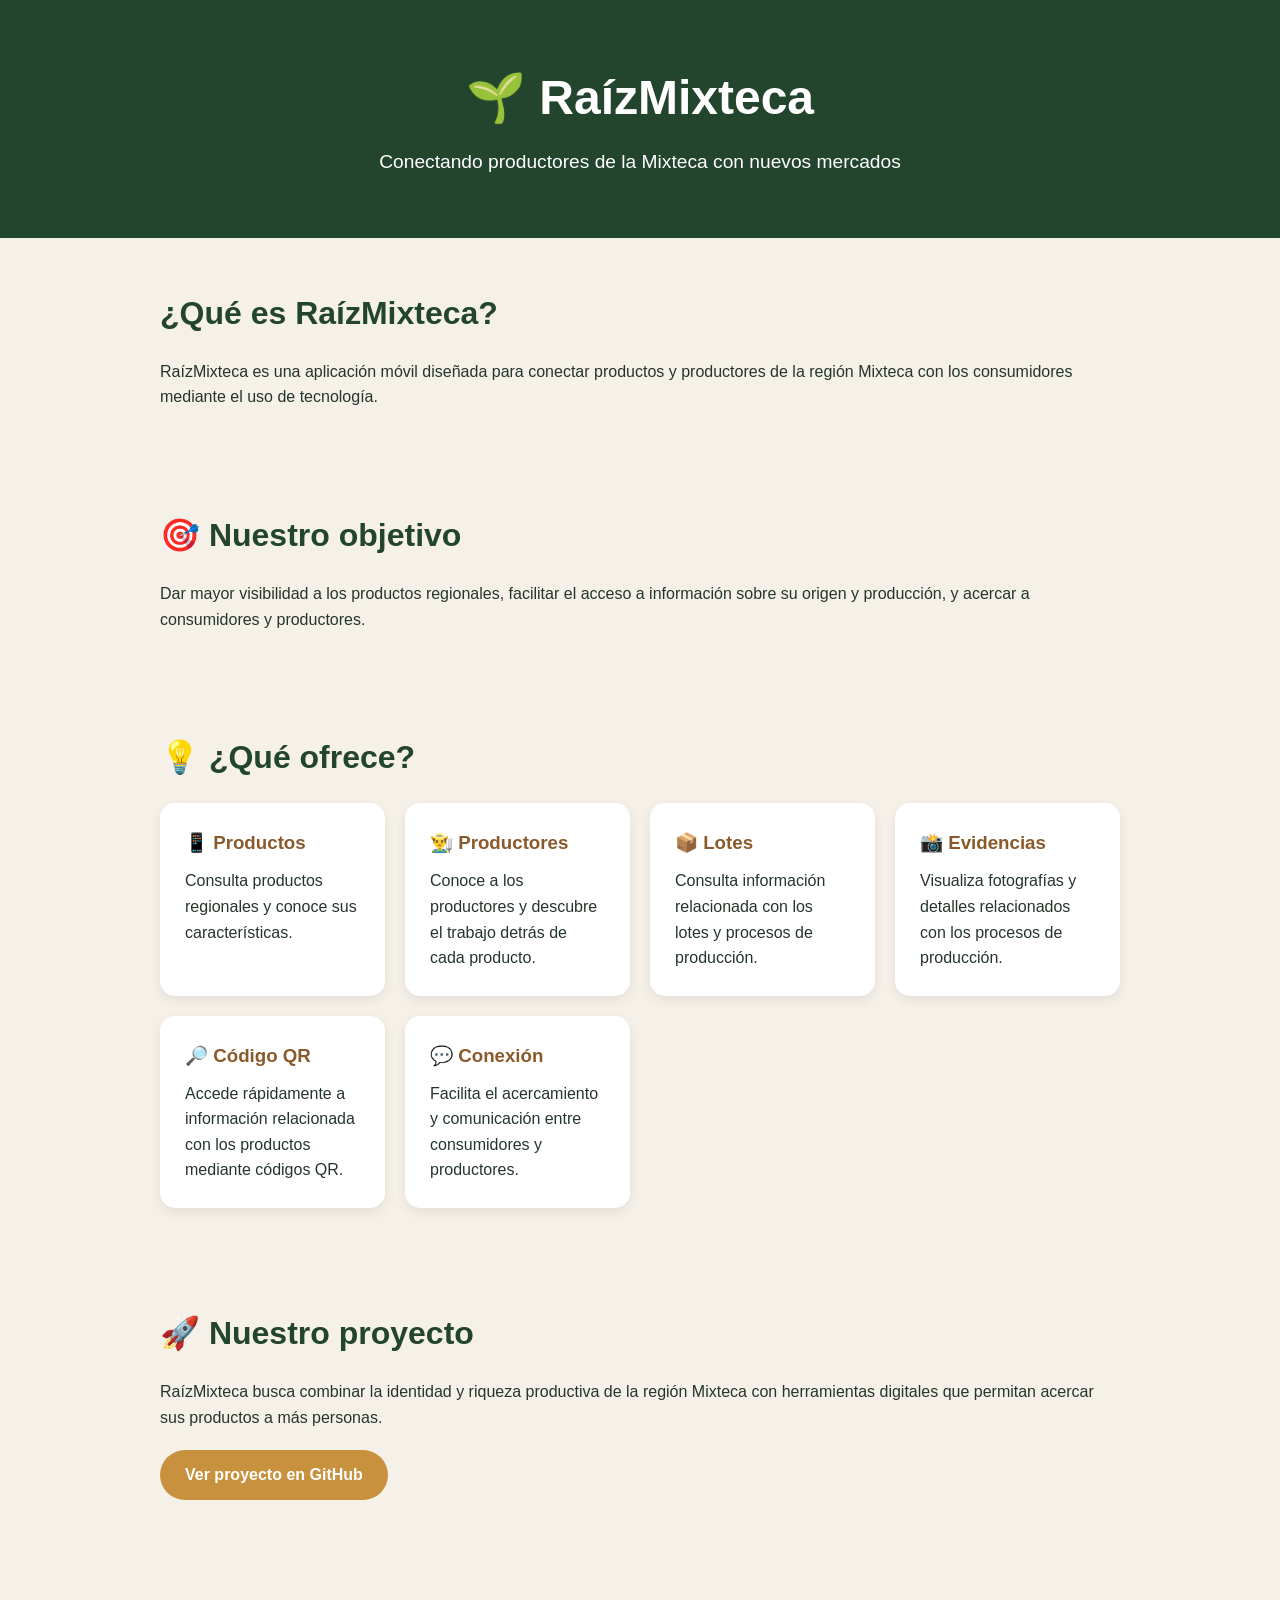
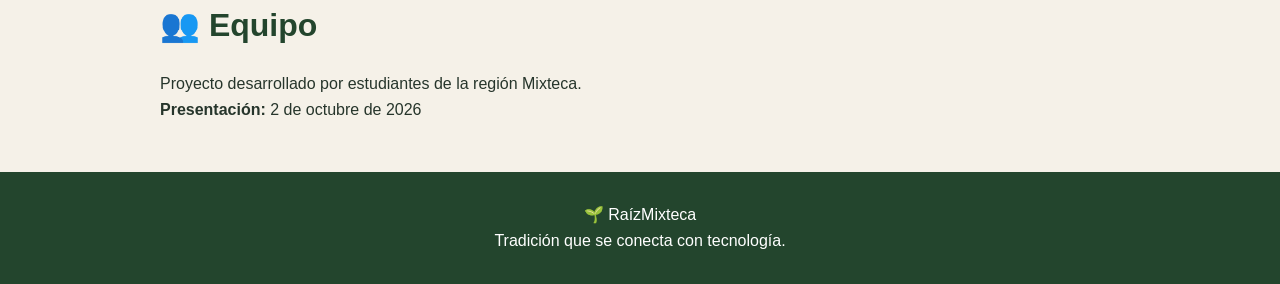
==== docs/index.html @ 79fefc0d "Create index.html Crear página de presentación para GitHub Pages" ====
<!DOCTYPE html>
<html lang="es">
<head>
    <meta charset="UTF-8">
    <meta name="viewport" content="width=device-width, initial-scale=1.0">

    <title>RaízMixteca | Conectando la Mixteca</title>

    <style>
        * {
            box-sizing: border-box;
            margin: 0;
            padding: 0;
        }

        body {
            font-family: Arial, sans-serif;
            background: #f5f1e8;
            color: #26352b;
            line-height: 1.6;
        }

        header {
            background: #23452d;
            color: white;
            text-align: center;
            padding: 60px 20px;
        }

        header h1 {
            font-size: 3rem;
            margin-bottom: 10px;
        }

        header p {
            font-size: 1.2rem;
        }

        section {
            max-width: 1000px;
            margin: auto;
            padding: 50px 20px;
        }

        h2 {
            color: #23452d;
            margin-bottom: 20px;
            font-size: 2rem;
        }

        .card-container {
            display: grid;
            grid-template-columns: repeat(auto-fit, minmax(220px, 1fr));
            gap: 20px;
        }

        .card {
            background: white;
            padding: 25px;
            border-radius: 15px;
            box-shadow: 0 4px 12px rgba(0,0,0,0.08);
        }

        .card h3 {
            margin-bottom: 10px;
            color: #8a5a2b;
        }

        .button {
            display: inline-block;
            margin-top: 20px;
            padding: 12px 25px;
            background: #c8913d;
            color: white;
            text-decoration: none;
            border-radius: 25px;
            font-weight: bold;
        }

        footer {
            background: #23452d;
            color: white;
            text-align: center;
            padding: 30px 20px;
        }
    </style>
</head>

<body>

<header>
    <h1>🌱 RaízMixteca</h1>

    <p>
        Conectando productores de la Mixteca con nuevos mercados
    </p>
</header>

<section>

    <h2>¿Qué es RaízMixteca?</h2>

    <p>
        RaízMixteca es una aplicación móvil diseñada para conectar
        productos y productores de la región Mixteca con los consumidores
        mediante el uso de tecnología.
    </p>

</section>

<section>

    <h2>🎯 Nuestro objetivo</h2>

    <p>
        Dar mayor visibilidad a los productos regionales, facilitar el
        acceso a información sobre su origen y producción, y acercar a
        consumidores y productores.
    </p>

</section>

<section>

    <h2>💡 ¿Qué ofrece?</h2>

    <div class="card-container">

        <div class="card">
            <h3>📱 Productos</h3>
            <p>
                Consulta productos regionales y conoce sus características.
            </p>
        </div>

        <div class="card">
            <h3>👨‍🌾 Productores</h3>
            <p>
                Conoce a los productores y descubre el trabajo detrás
                de cada producto.
            </p>
        </div>

        <div class="card">
            <h3>📦 Lotes</h3>
            <p>
                Consulta información relacionada con los lotes y
                procesos de producción.
            </p>
        </div>

        <div class="card">
            <h3>📸 Evidencias</h3>
            <p>
                Visualiza fotografías y detalles relacionados con
                los procesos de producción.
            </p>
        </div>

        <div class="card">
            <h3>🔎 Código QR</h3>
            <p>
                Accede rápidamente a información relacionada con
                los productos mediante códigos QR.
            </p>
        </div>

        <div class="card">
            <h3>💬 Conexión</h3>
            <p>
                Facilita el acercamiento y comunicación entre
                consumidores y productores.
            </p>
        </div>

    </div>

</section>

<section>

    <h2>🚀 Nuestro proyecto</h2>

    <p>
        RaízMixteca busca combinar la identidad y riqueza productiva
        de la región Mixteca con herramientas digitales que permitan
        acercar sus productos a más personas.
    </p>

    <a
        class="button"
        href="https://github.com/al3-dan/Raiz-Mixteca"
        target="_blank">
        Ver proyecto en GitHub
    </a>

</section>

<section>

    <h2>👥 Equipo</h2>

    <p>
        Proyecto desarrollado por estudiantes de la región Mixteca.
    </p>

    <p>
        <strong>Presentación:</strong> 2 de octubre de 2026
    </p>

</section>

<footer>

    <p>🌱 RaízMixteca</p>
    <p>Tradición que se conecta con tecnología.</p>

</footer>

</body>
</html>
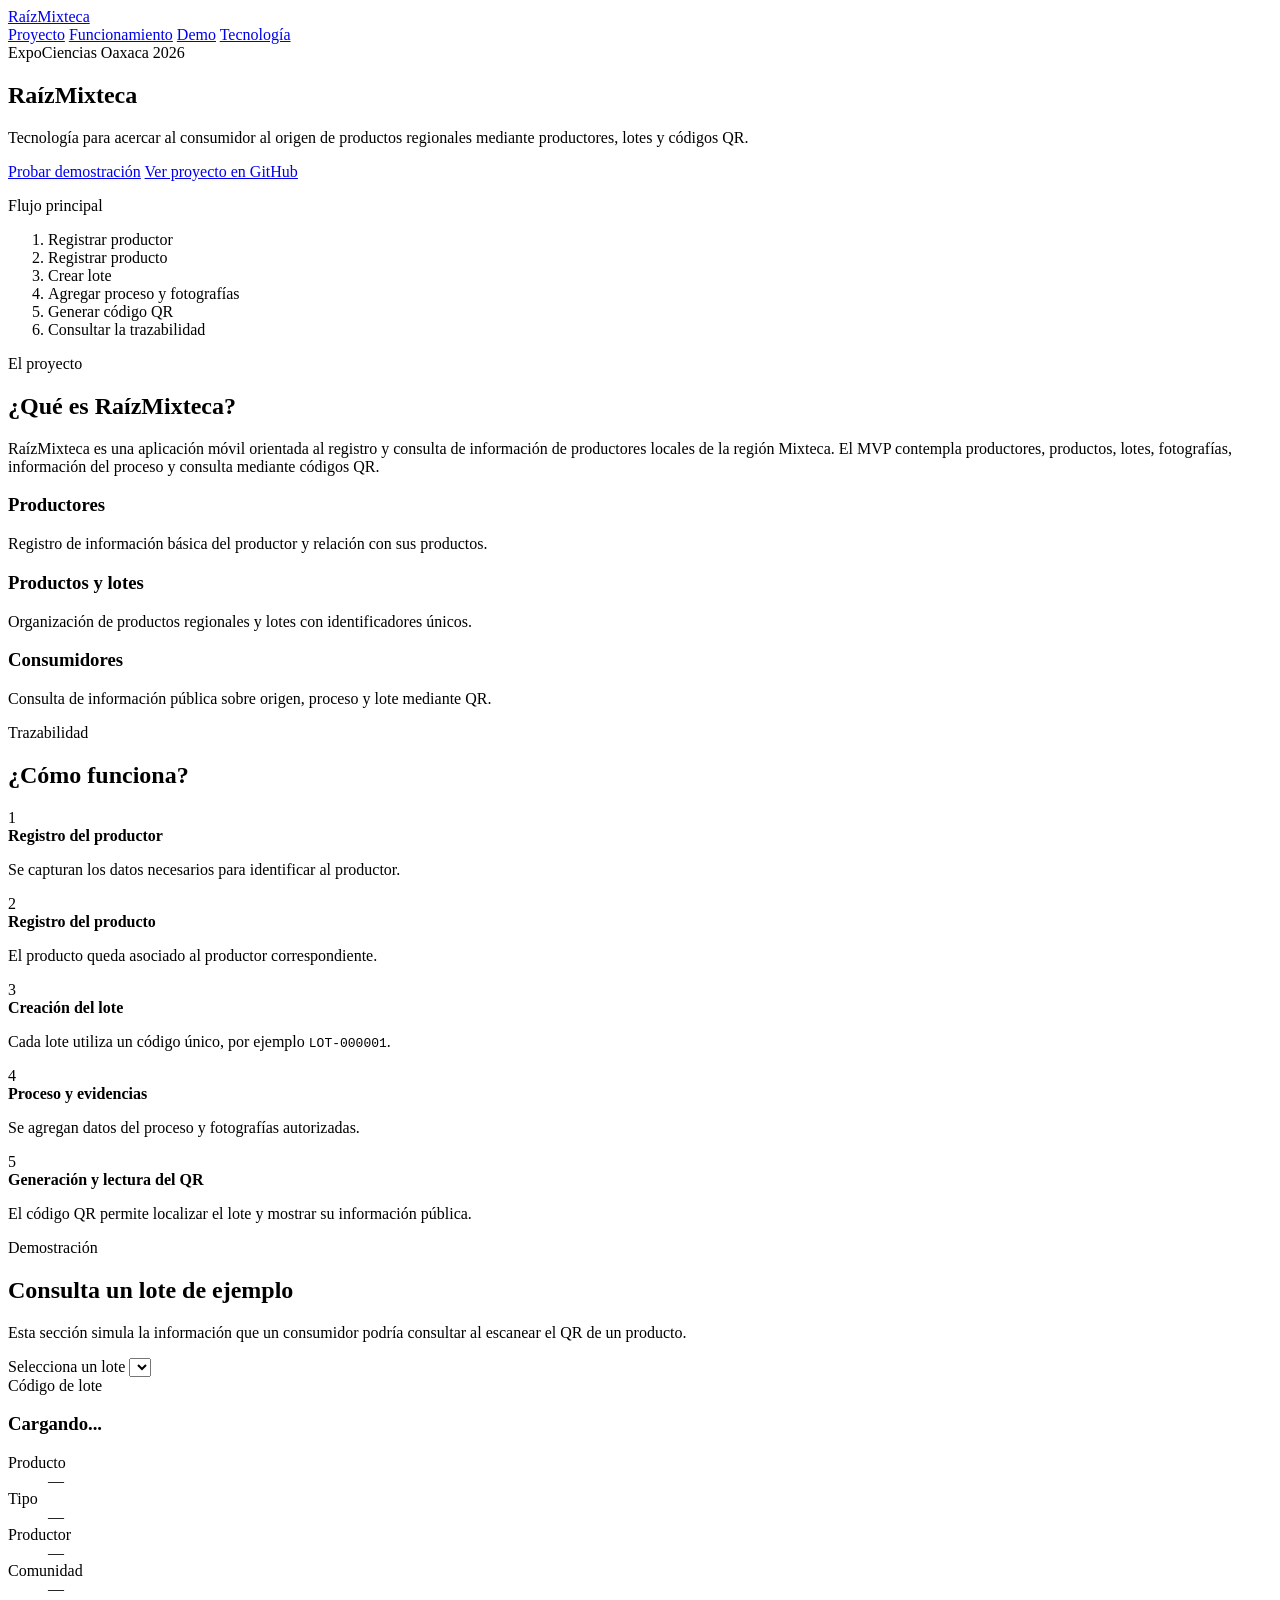
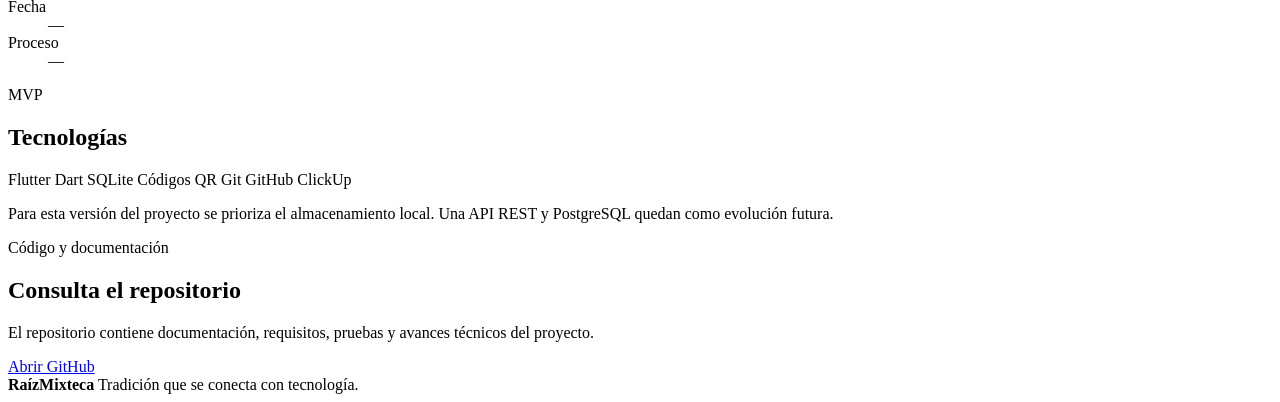
==== commit f29b4497: "feat: preparar pagina base de RaizMixteca para GitHub Pages" ====
--- a/docs/index.html
+++ b/docs/index.html
@@ -1,221 +1,153 @@
 <!DOCTYPE html>
 <html lang="es">
 <head>
-    <meta charset="UTF-8">
-    <meta name="viewport" content="width=device-width, initial-scale=1.0">
+  <meta charset="UTF-8" />
+  <meta name="viewport" content="width=device-width, initial-scale=1.0" />
+  <meta name="description" content="RaízMixteca: trazabilidad digital para productos regionales de la Mixteca mediante productores, lotes y códigos QR." />
+  <title>RaízMixteca | Trazabilidad de productos regionales</title>
+  <link rel="stylesheet" href="css/styles.css" />
+</head>
+<body>
+  <header class="topbar">
+    <div class="container nav">
+      <a class="brand" href="#inicio">RaízMixteca</a>
+      <nav aria-label="Navegación principal">
+        <a href="#proyecto">Proyecto</a>
+        <a href="#funcionamiento">Funcionamiento</a>
+        <a href="#demo">Demo</a>
+        <a href="#tecnologia">Tecnología</a>
+      </nav>
+    </div>
+  </header>
 
-    <title>RaízMixteca | Conectando la Mixteca</title>
-
-    <style>
-        * {
-            box-sizing: border-box;
-            margin: 0;
-            padding: 0;
-        }
-
-        body {
-            font-family: Arial, sans-serif;
-            background: #f5f1e8;
-            color: #26352b;
-            line-height: 1.6;
-        }
-
-        header {
-            background: #23452d;
-            color: white;
-            text-align: center;
-            padding: 60px 20px;
-        }
-
-        header h1 {
-            font-size: 3rem;
-            margin-bottom: 10px;
-        }
-
-        header p {
-            font-size: 1.2rem;
-        }
-
-        section {
-            max-width: 1000px;
-            margin: auto;
-            padding: 50px 20px;
-        }
-
-        h2 {
-            color: #23452d;
-            margin-bottom: 20px;
-            font-size: 2rem;
-        }
-
-        .card-container {
-            display: grid;
-            grid-template-columns: repeat(auto-fit, minmax(220px, 1fr));
-            gap: 20px;
-        }
-
-        .card {
-            background: white;
-            padding: 25px;
-            border-radius: 15px;
-            box-shadow: 0 4px 12px rgba(0,0,0,0.08);
-        }
-
-        .card h3 {
-            margin-bottom: 10px;
-            color: #8a5a2b;
-        }
-
-        .button {
-            display: inline-block;
-            margin-top: 20px;
-            padding: 12px 25px;
-            background: #c8913d;
-            color: white;
-            text-decoration: none;
-            border-radius: 25px;
-            font-weight: bold;
-        }
-
-        footer {
-            background: #23452d;
-            color: white;
-            text-align: center;
-            padding: 30px 20px;
-        }
-    </style>
-</head>
-
-<body>
-
-<header>
-    <h1>🌱 RaízMixteca</h1>
-
-    <p>
-        Conectando productores de la Mixteca con nuevos mercados
-    </p>
-</header>
-
-<section>
-
-    <h2>¿Qué es RaízMixteca?</h2>
-
-    <p>
-        RaízMixteca es una aplicación móvil diseñada para conectar
-        productos y productores de la región Mixteca con los consumidores
-        mediante el uso de tecnología.
-    </p>
-
-</section>
-
-<section>
-
-    <h2>🎯 Nuestro objetivo</h2>
-
-    <p>
-        Dar mayor visibilidad a los productos regionales, facilitar el
-        acceso a información sobre su origen y producción, y acercar a
-        consumidores y productores.
-    </p>
-
-</section>
-
-<section>
-
-    <h2>💡 ¿Qué ofrece?</h2>
-
-    <div class="card-container">
-
-        <div class="card">
-            <h3>📱 Productos</h3>
-            <p>
-                Consulta productos regionales y conoce sus características.
-            </p>
+  <main>
+    <section id="inicio" class="hero">
+      <div class="container hero-grid">
+        <div>
+          <span class="badge">ExpoCiencias Oaxaca 2026</span>
+          <h1>RaízMixteca</h1>
+          <p class="lead">Tecnología para acercar al consumidor al origen de productos regionales mediante productores, lotes y códigos QR.</p>
+          <div class="actions">
+            <a class="btn primary" href="#demo">Probar demostración</a>
+            <a class="btn secondary" href="https://github.com/al3-dan/Raiz-Mixteca" target="_blank" rel="noopener">Ver proyecto en GitHub</a>
+          </div>
         </div>
 
-        <div class="card">
-            <h3>👨‍🌾 Productores</h3>
-            <p>
-                Conoce a los productores y descubre el trabajo detrás
-                de cada producto.
-            </p>
+        <div class="hero-card">
+          <p class="eyebrow">Flujo principal</p>
+          <ol class="flow-list">
+            <li>Registrar productor</li>
+            <li>Registrar producto</li>
+            <li>Crear lote</li>
+            <li>Agregar proceso y fotografías</li>
+            <li>Generar código QR</li>
+            <li>Consultar la trazabilidad</li>
+          </ol>
+        </div>
+      </div>
+    </section>
+
+    <section id="proyecto" class="section">
+      <div class="container">
+        <p class="eyebrow">El proyecto</p>
+        <h2>¿Qué es RaízMixteca?</h2>
+        <p class="section-intro">RaízMixteca es una aplicación móvil orientada al registro y consulta de información de productores locales de la región Mixteca. El MVP contempla productores, productos, lotes, fotografías, información del proceso y consulta mediante códigos QR.</p>
+
+        <div class="cards three">
+          <article class="card">
+            <h3>Productores</h3>
+            <p>Registro de información básica del productor y relación con sus productos.</p>
+          </article>
+          <article class="card">
+            <h3>Productos y lotes</h3>
+            <p>Organización de productos regionales y lotes con identificadores únicos.</p>
+          </article>
+          <article class="card">
+            <h3>Consumidores</h3>
+            <p>Consulta de información pública sobre origen, proceso y lote mediante QR.</p>
+          </article>
+        </div>
+      </div>
+    </section>
+
+    <section id="funcionamiento" class="section alt">
+      <div class="container">
+        <p class="eyebrow">Trazabilidad</p>
+        <h2>¿Cómo funciona?</h2>
+        <div class="steps">
+          <div class="step"><span>1</span><div><strong>Registro del productor</strong><p>Se capturan los datos necesarios para identificar al productor.</p></div></div>
+          <div class="step"><span>2</span><div><strong>Registro del producto</strong><p>El producto queda asociado al productor correspondiente.</p></div></div>
+          <div class="step"><span>3</span><div><strong>Creación del lote</strong><p>Cada lote utiliza un código único, por ejemplo <code>LOT-000001</code>.</p></div></div>
+          <div class="step"><span>4</span><div><strong>Proceso y evidencias</strong><p>Se agregan datos del proceso y fotografías autorizadas.</p></div></div>
+          <div class="step"><span>5</span><div><strong>Generación y lectura del QR</strong><p>El código QR permite localizar el lote y mostrar su información pública.</p></div></div>
+        </div>
+      </div>
+    </section>
+
+    <section id="demo" class="section">
+      <div class="container">
+        <p class="eyebrow">Demostración</p>
+        <h2>Consulta un lote de ejemplo</h2>
+        <p class="section-intro">Esta sección simula la información que un consumidor podría consultar al escanear el QR de un producto.</p>
+
+        <div class="demo-controls">
+          <label for="lotSelect">Selecciona un lote</label>
+          <select id="lotSelect" aria-label="Seleccionar lote"></select>
         </div>
 
-        <div class="card">
-            <h3>📦 Lotes</h3>
-            <p>
-                Consulta información relacionada con los lotes y
-                procesos de producción.
-            </p>
+        <article id="lotCard" class="lot-card" aria-live="polite">
+          <div>
+            <span class="lot-label">Código de lote</span>
+            <h3 id="lotCode">Cargando...</h3>
+          </div>
+          <dl>
+            <div><dt>Producto</dt><dd id="lotProduct">—</dd></div>
+            <div><dt>Tipo</dt><dd id="lotType">—</dd></div>
+            <div><dt>Productor</dt><dd id="lotProducer">—</dd></div>
+            <div><dt>Comunidad</dt><dd id="lotCommunity">—</dd></div>
+            <div><dt>Fecha</dt><dd id="lotDate">—</dd></div>
+            <div><dt>Proceso</dt><dd id="lotProcess">—</dd></div>
+          </dl>
+        </article>
+      </div>
+    </section>
+
+    <section id="tecnologia" class="section alt">
+      <div class="container">
+        <p class="eyebrow">MVP</p>
+        <h2>Tecnologías</h2>
+        <div class="chips">
+          <span>Flutter</span>
+          <span>Dart</span>
+          <span>SQLite</span>
+          <span>Códigos QR</span>
+          <span>Git</span>
+          <span>GitHub</span>
+          <span>ClickUp</span>
         </div>
+        <p class="note">Para esta versión del proyecto se prioriza el almacenamiento local. Una API REST y PostgreSQL quedan como evolución futura.</p>
+      </div>
+    </section>
 
-        <div class="card">
-            <h3>📸 Evidencias</h3>
-            <p>
-                Visualiza fotografías y detalles relacionados con
-                los procesos de producción.
-            </p>
+    <section class="section">
+      <div class="container callout">
+        <div>
+          <p class="eyebrow">Código y documentación</p>
+          <h2>Consulta el repositorio</h2>
+          <p>El repositorio contiene documentación, requisitos, pruebas y avances técnicos del proyecto.</p>
         </div>
+        <a class="btn primary" href="https://github.com/al3-dan/Raiz-Mixteca" target="_blank" rel="noopener">Abrir GitHub</a>
+      </div>
+    </section>
+  </main>
 
-        <div class="card">
-            <h3>🔎 Código QR</h3>
-            <p>
-                Accede rápidamente a información relacionada con
-                los productos mediante códigos QR.
-            </p>
-        </div>
+  <footer>
+    <div class="container footer-content">
+      <strong>RaízMixteca</strong>
+      <span>Tradición que se conecta con tecnología.</span>
+    </div>
+  </footer>
 
-        <div class="card">
-            <h3>💬 Conexión</h3>
-            <p>
-                Facilita el acercamiento y comunicación entre
-                consumidores y productores.
-            </p>
-        </div>
-
-    </div>
-
-</section>
-
-<section>
-
-    <h2>🚀 Nuestro proyecto</h2>
-
-    <p>
-        RaízMixteca busca combinar la identidad y riqueza productiva
-        de la región Mixteca con herramientas digitales que permitan
-        acercar sus productos a más personas.
-    </p>
-
-    <a
-        class="button"
-        href="https://github.com/al3-dan/Raiz-Mixteca"
-        target="_blank">
-        Ver proyecto en GitHub
-    </a>
-
-</section>
-
-<section>
-
-    <h2>👥 Equipo</h2>
-
-    <p>
-        Proyecto desarrollado por estudiantes de la región Mixteca.
-    </p>
-
-    <p>
-        <strong>Presentación:</strong> 2 de octubre de 2026
-    </p>
-
-</section>
-
-<footer>
-
-    <p>🌱 RaízMixteca</p>
-    <p>Tradición que se conecta con tecnología.</p>
-
-</footer>
-
+  <script src="js/app.js"></script>
 </body>
 </html>
